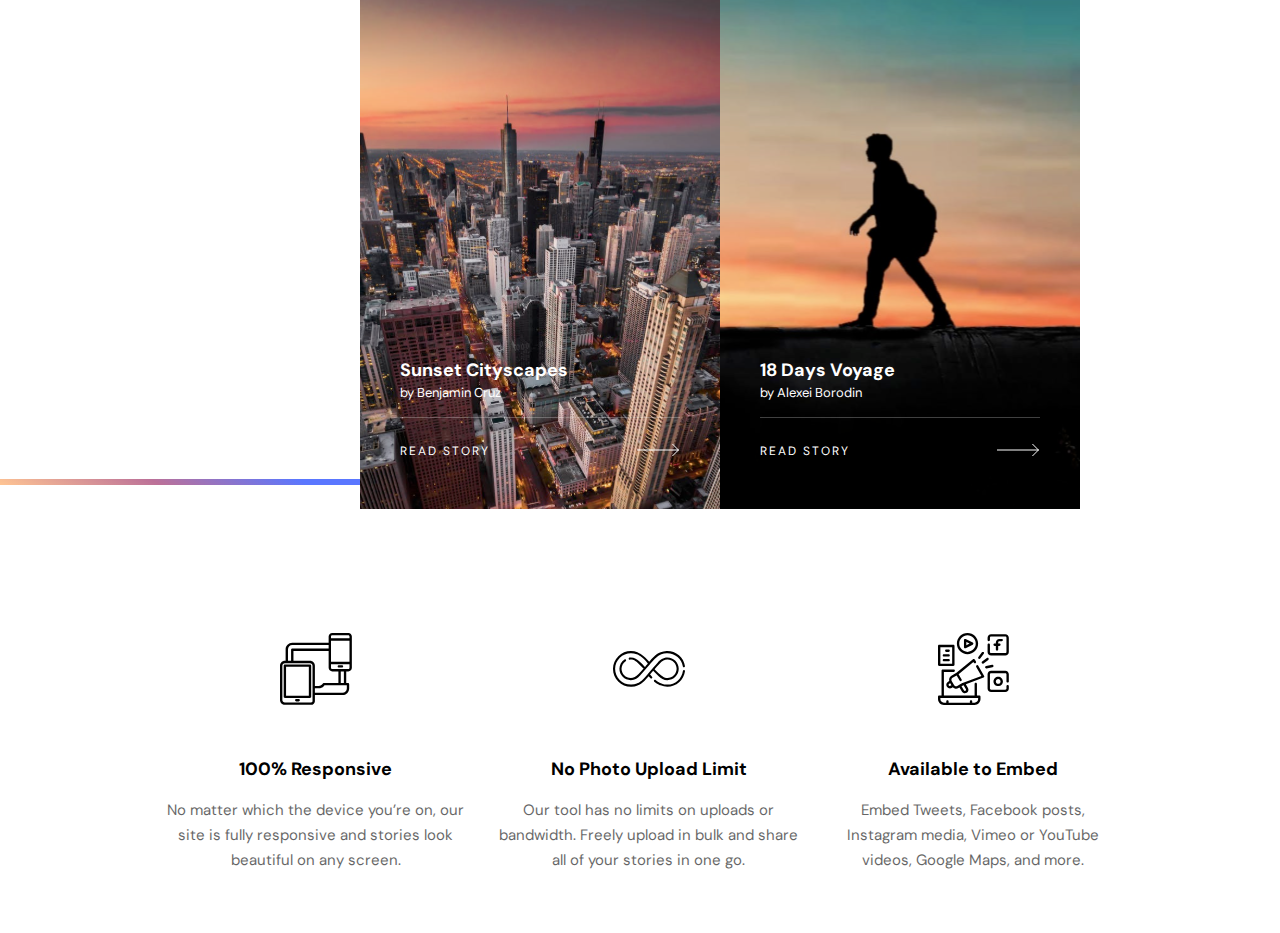
==== index.html @ 63f9c349 "Add files via upload" ====
<!DOCTYPE html>
<html lang="en">

<head>
    <meta charset="UTF-8">
    <meta http-equiv="X-UA-Compatible" content="IE=edge">
    <meta name="viewport" content="width=device-width, initial-scale=1.0">
    <link href="https://fonts.googleapis.com/css?family=DM+Sans:regular,italic,500,500italic,700,700italic"
        rel="stylesheet" />
    <link rel="stylesheet" href="./styles.css">
    <title>Photosnap-adaptive</title>
</head>
<body>
    <section class="container_story read_story">
       
                <div class="mountain" >
                    <div class="card_text">
                        <h2>The Mountains</h2>
                        <h3>by John Appleseed</h3>
                        <div class="line"></div>
                        <button class="card_btn">READ STORY</button>
                    </div >
                    <div class="rectangle_2" ></div>
                </div>
                <div class="sunset">
                    <div class="card_text">
                        <h2>Sunset Cityscapes</h2>
                        <h3>by Benjamin Cruz</h3>
                        <div class="line"></div>
                        <button class="card_btn">READ STORY</button>
                    </div >
                    <div class="rectangle_2"></div>
                </div>
                <div class="voyage">
                    <div class="card_text" >
                        <h2>18 Days Voyage</h2>
                        <h3>by Alexei Borodin</h3>
                        <div class="line"></div>
                        <button class="card_btn">READ STORY</button>
                    </div >
                    <div class="rectangle_2"></div>
                </div>
                <div class="architect">
                   <div class="card_text" >
                        <h2>Architecturals</h2>
                        <h3>by Samantha Brooke</h3>
                        <div class="line"></div>
                        <button class="card_btn">READ STORY</button>
                   </div >
                    <div class="rectangle_2"></div>
                </div>
        
        </section>

        <section class="buttom_info">
            <div class="info_box">
                <div class="image_box"><img src="./picture/logo/001-responsive.svg" alt="responsive"></div>
                <h2 class="title_box">100% Responsive</h2>
                <p class="desc_box">No matter which the device you’re on, our site is fully responsive and stories look
                    beautiful on any screen.</p>
            </div>
            <div class="info_box">
                <div class="image_box"><img src="./picture/logo/002-forever.svg" alt="forever"></div>
                <h2 class="title_box">No Photo Upload Limit</h2>
                <p class="desc_box">Our tool has no limits on uploads or bandwidth. Freely upload in bulk and share all
                    of your stories in one go.</p>
            </div>
            <div class="info_box">
                <div class="image_box"><img src="./picture/logo/003-bullhorn.svg" alt="bullhorn"></div>
                <h2 class="title_box">Available to Embed</h2>
                <p class="desc_box">Embed Tweets, Facebook posts, Instagram media, Vimeo or YouTube videos, Google Maps,
                    and more. </p>
            </div>
        </section>
</body>
</html>
---- styles.css ----
body,
html,
h1,
h2,
h3,
h4,
h5,
h6,
ul,
p,
button {
    margin: 0;
    padding: 0;

}

*,
*::before,
*::after {
    box-sizing: border-box;
}

a {
    text-decoration: none;
}

/* html {
    width: 100%;
    margin: 0 auto;
    
} */

body {
    background: #FFFFFF;
    max-width: 1440px;
    font-family: "DM Sans", sans-serif;
    font-style: normal;
    font-weight: 700;
    font-size: 15px;
    line-height: 25px;
    color: #FFFFFF;
    margin: auto;
}

header {
    position: sticky;
    top: 0;
    z-index: 1000;
    max-width: 1440px;
    height: 72px;
    background: #FFFFFF;
}

li {
    list-style: none;
}

.container {
    max-width: 1130px;
    margin: 0 auto;
    padding: 0 10px;

}

.fbx {
    display: flex;
    justify-content: space-between;
    align-items: center;
}

.fbx a:hover {
    color: #DFDFDF;
    cursor: pointer;
    mix-blend-mode: multiply;
    opacity: 1;
    transition: all 0.3s ease;
}

.spaces {
    padding: 16px 0;

}

.logo {}

nav ul.fbx {
    gap: 38px;
}

nav {}

nav a {
    text-decoration: none;
    text-transform: uppercase;
    font-style: normal;
    font-weight: 700;
    font-size: 12px;
    line-height: 16px;
    letter-spacing: 2px;
    color: #000000;
}

.invite {
    border: 0;
    background-color: transparent;
    font-family: 'DM Sans';
    font-style: normal;
    font-weight: 700;
    font-size: 12px;
    line-height: 16px;
    letter-spacing: 2px;
    color: #FFFFFF;
    min-width: 158px;
    height: 40px;
    background-color: #fff;
    background: #000000;
    padding: 0 24px;
}

.invite:hover {
    background-color: #DFDFDF;
    cursor: pointer;
    color: #000;
    transition: all 0.5s ease;
}

.description {
    display: flex;
    max-width: 1440px;
    height: 650px;
}

.rectangle {
    position: absolute;
    width: 6px;
    height: 304px;
    top: 245px;
}

.pier {
    /* display: flex; */
    width: 100%;
    /* height: 650px; */
    background: url(./picture/photopier.svg) center center / cover no-repeat;
}

.platform {
    max-width: 610px;
    max-height: 650px;
    width: 100%;
    padding-top: 173px;
    padding-right: 111px;
    padding-left: 112px;
    padding-bottom: 173px;
    background: #000000;
}

.platform h1 {
    font-style: normal;
    font-weight: 700;
    font-size: 40px;
    line-height: 48px;
    letter-spacing: 4.16667px;
    text-transform: uppercase;
    color: #FFFFFF;
    margin-bottom: 21px;
}

.platform p {
    font-style: normal;
    font-weight: 400;
    font-size: 15px;
    line-height: 25px;
    color: #FFFFFF;
    mix-blend-mode: normal;
    opacity: 0.6;
    margin-bottom: 48px;
}

.platform button {
    font-style: normal;
    font-weight: 700;
    font-size: 12px;
    line-height: 16px;
    letter-spacing: 2px;
    color: #FFFFFF;
    text-decoration: none;
    border: none;
    background: #000;

}

.platform a {
    font-style: normal;
    font-weight: 700;
    font-size: 12px;
    line-height: 16px;
    letter-spacing: 2px;
    color: #FFFFFF;
    text-decoration: none;

}

.platform a:hover {
    text-decoration: underline;
}

.arrow_1 {
    position: relative;
    top: 2px;
    margin-left: 18px;
}
.desk {
     /* display: flex; */
     width: 100%;
     /* height: 650px; */
     background: url(./picture/desc.svg) center center / cover no-repeat;
}
.box h1 {
    font-style: normal;
    font-weight: 700;
    font-size: 40px;
    line-height: 48px;
    letter-spacing: 4.16667px;
    text-transform: uppercase;
    color: #000000;
    margin-bottom: 21px;
    width: 387px;
}

.box p {
    font-style: normal;
    font-weight: 400;
    font-size: 15px;
    line-height: 25px;
    color: #000000;
    mix-blend-mode: normal;
    opacity: 0.6;
    margin-bottom: 48px;
    max-width: 387px;
    /* height: 100px; */
}

.box a {
    font-style: normal;
    font-weight: 700;
    font-size: 12px;
    line-height: 16px;
    text-decoration: none;
    letter-spacing: 2px;
    color: #000000;
}

.box {
    display: flex;
    max-width: 1440px;
    height: 600px;
    min-width: 800px;
    background: #FFFFFF;

}

.box img {
    max-width: 830px;
    height: 600px;
}
.camera {
    /* display: flex; */
    width: 100%;
    /* height: 650px; */
    background: url(./picture/camera.svg) center center / cover no-repeat;
    width: 830px;
}
.btn_stories {
    padding: 0;
    background: none;
    color: #000000;
    position: relative;
}

.btn_stories::after {
    content: url("./picture/logo/arrow_black.svg");
    position: absolute;
    top: 2px;
    padding-left: 26px;
}

.stories {
    padding-top: 136px;
    padding-right: 111px;
    padding-left: 111px;
    padding-bottom: 135px;
    max-width: 610px;
    height: 600px;
}

.stories a:hover {
    text-decoration: underline;
}



/* section 4  */
/* .wraper {
    display: flex;
} */
 
.container_story {
    display: flex;
    /* padding: 0 10px; */
    /* max-width: 1440px; */
}

.mountain {
    width: 100%;
    background: url(./picture/mountains.svg) center center / cover no-repeat;
    transition: all 0.5s ease 0s;

}

.rectangle_2 {
    width: inherit;
    height: 6px;
    background: linear-gradient(26.57deg, #FFC593 0%, #BC7198 43.29%, #5A77FF 83.33%);
    opacity: 0;
    transition: all 0.5s ease 0s;
}



.mountain:hover {
    transform: translateY(-24px);
}

.mountain:hover .rectangle_2 {
    opacity: 1;
}

.sunset {
    width: 100%;
    background: url(./picture/sunset.svg) center center / cover no-repeat;
    transition: all 0.5s ease 0s;
}

.sunset:hover {
    transform: translateY(-24px);
}

.sunset:hover .rectangle_2 {
    opacity: 1;
}

.voyage {
    width: 100%;
    background: url(./picture/voyage.svg) center center / cover no-repeat;
    transition: all 0.5s ease 0s;
}

.voyage:hover {
    transform: translateY(-24px);
}

.voyage:hover .rectangle_2 {
    opacity: 1;
}

.architect {

    width: 100%;
    background: url(./picture/Architecturals.svg) center center / cover no-repeat;
    transition: all 0.5s ease 0s;
}

.architect:hover {
    transform: translateY(-24px);
}

.architect:hover .rectangle_2 {
    opacity: 1;
}

.card_text {
    padding: 361px 40px 40px 40px;
}

h2 {
    Font-style: Bold;
    Font-size: 18px;
    Line-height: 25px;
    Line-height: 107%;
    color: #FFFFFF;
    margin-bottom: 4px;
}

h3 {
    Font-style: Regular;
    Font-size: 13px;
    Line-height: 17px;
    Line-height: 100%;
    color: #FFFFFF;
}

h2+h3 {
    font-weight: 400;
    font-size: 13px;
    line-height: 17px;
    margin: 0px;
    padding-bottom: 16px;
    color: #FFFFFF;
    border-bottom: 1px solid rgba(255, 255, 255, 0.25);
    margin-bottom: 20px;
    width: 280px;
}

.card_btn {
    padding: 0;
    background: none;
    position: relative;
    transition: all 0.3s ease 0s;
}

button {
    Font-family: DM Sans;
    Font-style: Bold;
    padding: 12px 24px;
    background: #000000;
    font-size: 12px;
    line-height: 16px;
    letter-spacing: 2px;
    color: #FFFFFF;
    border: none;
    transition: all 0.3s ease 0s;
}

.card_btn::after {
    content: url(./picture/logo/arrow.svg);
    position: absolute;
    top: 0px;
    padding-left: 147px;
}


/* section 5 */

.buttom_info {
    max-width: 1440px;
    display: flex;
    justify-content: center;
    flex-direction: row;
    padding: 120px 164px 60px;
    gap: 30px;
}

.info_box {
    display: flex;
    flex-direction: column;
    align-items: center;
    justify-content: center;
}

.image_box {
    display: flex;
    align-items: center;
    justify-content: center;
    max-width: 100px;
    height: 80px;
    margin-bottom: 48px;
}

.title_box {
    font-style: normal;
    font-weight: 700;
    font-size: 18px;
    line-height: 25px;
    text-align: center;
    color: #000000;
    margin-bottom: 16px;
}

.desc_box {
    font-style: normal;
    font-weight: 400;
    font-size: 15px;
    line-height: 25px;
    text-align: center;
    color: #000000;
    mix-blend-mode: normal;
    opacity: 0.6;
}

.main_footer {
    margin: 0 auto;
    max-width: 1110px;
    display: flex;
    align-items: center;
    justify-content: space-between;

}

footer {
    background-color: #000000;
    padding: 64px 0;
    padding: 0 10px;
}


.block-left {
    display: flex;
    gap: 109px;
}

.block-left__logo {
    display: flex;
    flex-direction: column;
    justify-content: space-between;
}


footer {
    background-color: #000000;
    padding: 64px 0;
}

.block-left {
    display: flex;
    gap: 109px;
}

.block-left__logo {
    display: flex;
    flex-direction: column;
    justify-content: space-between;
}

.social {
    display: flex;
    align-items: center;
    gap: 13px;
}

.social-facebook {
    width: 20px;
    height: 20px;
    background: url("./picture/social/face.svg") center center / contain no-repeat;
    transition: all 0.3s ease 0s;
}


.social-facebook:hover {
    background: url("./picture/social/face_beack.svg") center center / contain no-repeat;
    cursor: pointer;
}

.social-youtube {
    width: 20px;
    height: 20px;
    background: url("./picture/social/youtube.svg") center center / contain no-repeat;
    transition: all 0.3s ease 0s;
}

.social-youtube:hover {
    background: url("./picture/social/youtube2.svg") center center / contain no-repeat;
    cursor: pointer;
}

.social-twitter {
    width: 20px;
    height: 16px;
    background: url("./picture/social/twitter.svg") center center / contain no-repeat;
    transition: all 0.3s ease 0s;
}

.social-twitter:hover {
    background: url("./picture/social/twitter2.svg") center center / contain no-repeat;
    cursor: pointer;
}

.social-pinterest {
    width: 20px;
    height: 20px;
    background: url("./picture/social/pinterest.svg") center center / contain no-repeat;
    transition: all 0.3s ease 0s;
}

.social-pinterest:hover {
    background: url("./picture/social/pinterest2.svg") center center / contain no-repeat;
    cursor: pointer;
}

.social-instragram {
    width: 20px;
    height: 20px;
    background: url("./picture/social/insta.svg") center center / contain no-repeat;
    transition: all 0.3s ease 0s;
}

.social-instragram:hover {
    background: url("./picture/social/instagram2.svg") center center / contain no-repeat;
    cursor: pointer;
}

.left-menu {
    display: flex;
    flex-direction: column;
    gap: 19px;
}

.left-menu-item {
    font-size: 12px;
    line-height: 16px;
    letter-spacing: 2px;
    text-transform: uppercase;
    color: #FFFFFF;
    transition: all 0.3s ease 0s;
}

.left-menu-item:hover {
    color: rgba(255, 255, 255, 0.3);
}

.block-right {
    display: flex;
    flex-direction: column;
    gap: 86px;
}

.btn::after {
    content: url("./picture/logo/arrow.svg");
    position: absolute;
    margin-left: 16px;
    /* top: 1px;
    padding-left: 16px; */
}

span {
    font-weight: 400;
    font-size: 15px;
    line-height: 20px;
    color: rgba(255, 255, 255, 0.5);
}

@media (max-width: 800px) {
    .container_story{
        flex-wrap: wrap;
        justify-content: center;
    }
    .mountain{
        width: 384px;
    }
    .sunset {
        width: 384px;
    }
   .voyage {
    width: 384px;
   }
   .architect {
        width: 384px;

   }
   .buttom_info
    {
        display: flex;
    flex-wrap: wrap;
    padding-right: 165px;
    
   }
   .info_box{
    width: 457px;
    height: 211px;
   }
}



@media (max-width: 400px) {
    .container_story{
        flex-wrap: wrap;
    }
    .buttom_info{
        align-items: center;
        display: flex;
        flex-wrap: wrap;
        padding-left: 33px;
        padding-right: 33px;
        padding-top: 80px;
    }
    .info_box {
        display: flex;
        width: 310px;
        height: 236px;
    }
}
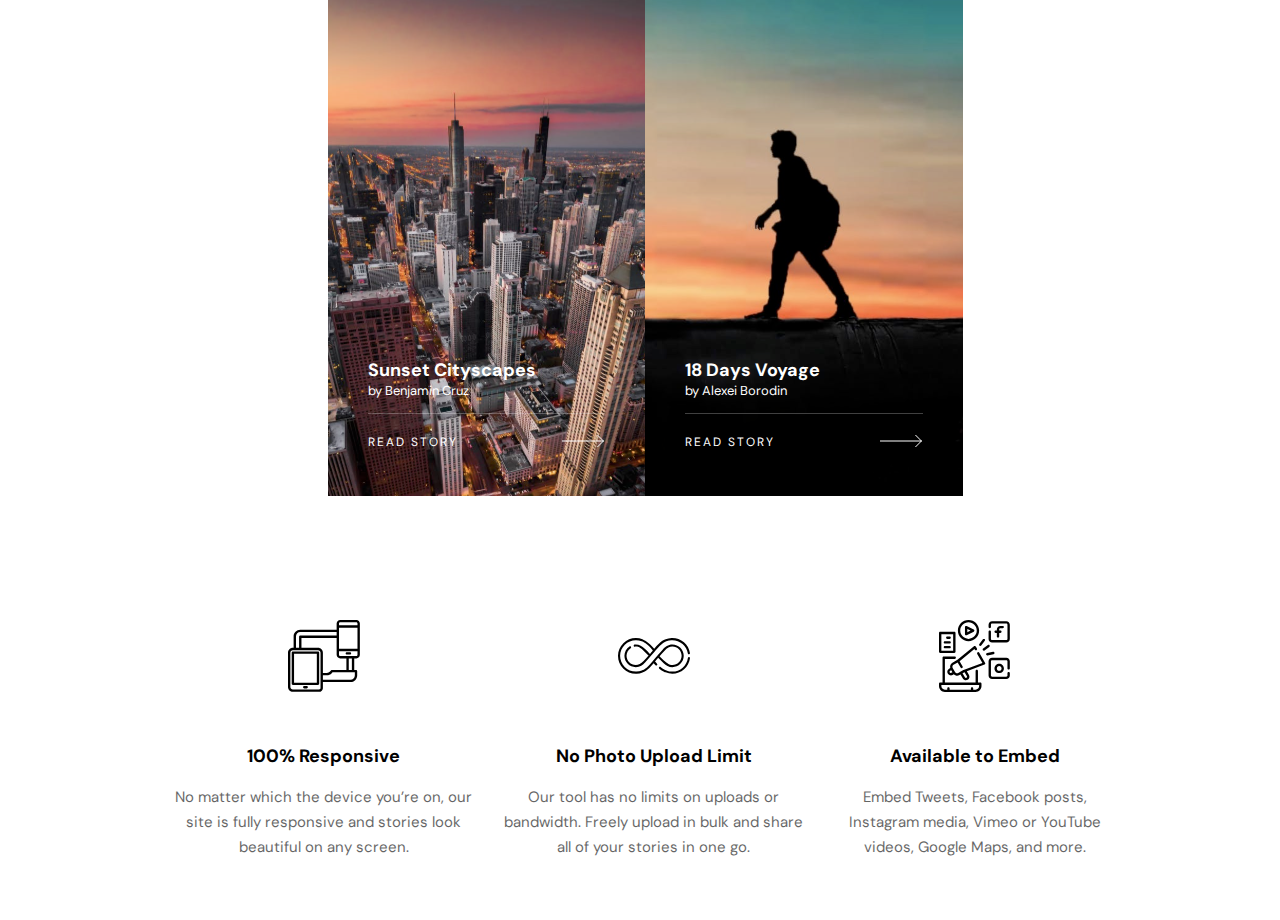
==== commit 06c813e0: "Rename index2.html to index.html" ====
--- a/index.html
+++ b/index.html
@@ -10,67 +10,69 @@
     <link rel="stylesheet" href="./styles.css">
     <title>Photosnap-adaptive</title>
 </head>
+
 <body>
     <section class="container_story read_story">
-       
-                <div class="mountain" >
-                    <div class="card_text">
-                        <h2>The Mountains</h2>
-                        <h3>by John Appleseed</h3>
-                        <div class="line"></div>
-                        <button class="card_btn">READ STORY</button>
-                    </div >
-                    <div class="rectangle_2" ></div>
-                </div>
-                <div class="sunset">
-                    <div class="card_text">
-                        <h2>Sunset Cityscapes</h2>
-                        <h3>by Benjamin Cruz</h3>
-                        <div class="line"></div>
-                        <button class="card_btn">READ STORY</button>
-                    </div >
-                    <div class="rectangle_2"></div>
-                </div>
-                <div class="voyage">
-                    <div class="card_text" >
-                        <h2>18 Days Voyage</h2>
-                        <h3>by Alexei Borodin</h3>
-                        <div class="line"></div>
-                        <button class="card_btn">READ STORY</button>
-                    </div >
-                    <div class="rectangle_2"></div>
-                </div>
-                <div class="architect">
-                   <div class="card_text" >
-                        <h2>Architecturals</h2>
-                        <h3>by Samantha Brooke</h3>
-                        <div class="line"></div>
-                        <button class="card_btn">READ STORY</button>
-                   </div >
-                    <div class="rectangle_2"></div>
-                </div>
-        
-        </section>
 
-        <section class="buttom_info">
-            <div class="info_box">
-                <div class="image_box"><img src="./picture/logo/001-responsive.svg" alt="responsive"></div>
-                <h2 class="title_box">100% Responsive</h2>
-                <p class="desc_box">No matter which the device you’re on, our site is fully responsive and stories look
-                    beautiful on any screen.</p>
+        <div class="mountain">
+            <div class="card_text">
+                <h2>The Mountains</h2>
+                <h3>by John Appleseed</h3>
+                <div class="line"></div>
+                <button class="card_btn button_wide">READ STORY</button>
             </div>
-            <div class="info_box">
-                <div class="image_box"><img src="./picture/logo/002-forever.svg" alt="forever"></div>
-                <h2 class="title_box">No Photo Upload Limit</h2>
-                <p class="desc_box">Our tool has no limits on uploads or bandwidth. Freely upload in bulk and share all
-                    of your stories in one go.</p>
+            <div class="rectangle_2"></div>
+        </div>
+        <div class="sunset">
+            <div class="card_text">
+                <h2>Sunset Cityscapes</h2>
+                <h3>by Benjamin Cruz</h3>
+                <div class="line"></div>
+                <button class="card_btn button_wide">READ STORY</button>
             </div>
-            <div class="info_box">
-                <div class="image_box"><img src="./picture/logo/003-bullhorn.svg" alt="bullhorn"></div>
-                <h2 class="title_box">Available to Embed</h2>
-                <p class="desc_box">Embed Tweets, Facebook posts, Instagram media, Vimeo or YouTube videos, Google Maps,
-                    and more. </p>
+            <div class="rectangle_2"></div>
+        </div>
+        <div class="voyage">
+            <div class="card_text">
+                <h2>18 Days Voyage</h2>
+                <h3>by Alexei Borodin</h3>
+                <div class="line"></div>
+                <button class="card_btn button_wide">READ STORY</button>
             </div>
-        </section>
+            <div class="rectangle_2"></div>
+        </div>
+        <div class="architect">
+            <div class="card_text">
+                <h2>Architecturals</h2>
+                <h3>by Samantha Brooke</h3>
+                <div class="line"></div>
+                <button class="card_btn button_wide">READ STORY</button>
+            </div>
+            <div class="rectangle_2"></div>
+        </div>
+
+    </section>
+
+    <section class="buttom_info">
+        <div class="info_box">
+            <div class="image_box"><img src="./picture/logo/001-responsive.svg" alt="responsive"></div>
+            <h2 class="title_box">100% Responsive</h2>
+            <p class="desc_box">No matter which the device you’re on, our site is fully responsive and stories look
+                beautiful on any screen.</p>
+        </div>
+        <div class="info_box">
+            <div class="image_box"><img src="./picture/logo/002-forever.svg" alt="forever"></div>
+            <h2 class="title_box">No Photo Upload Limit</h2>
+            <p class="desc_box">Our tool has no limits on uploads or bandwidth. Freely upload in bulk and share all
+                of your stories in one go.</p>
+        </div>
+        <div class="info_box">
+            <div class="image_box"><img src="./picture/logo/003-bullhorn.svg" alt="bullhorn"></div>
+            <h2 class="title_box">Available to Embed</h2>
+            <p class="desc_box">Embed Tweets, Facebook posts, Instagram media, Vimeo or YouTube videos, Google Maps,
+                and more. </p>
+        </div>
+    </section>
 </body>
-</html>+
+</html>
--- a/styles.css
+++ b/styles.css
@@ -31,6 +31,7 @@
 } */
 
 body {
+    padding-left: 10px;
     background: #FFFFFF;
     max-width: 1440px;
     font-family: "DM Sans", sans-serif;
@@ -128,9 +129,12 @@
     display: flex;
     max-width: 1440px;
     height: 650px;
+    background: #000000;
 }
 
 .rectangle {
+    background: url(./picture/logo/Rectangle.svg);
+    background-repeat: no-repeat;
     position: absolute;
     width: 6px;
     height: 304px;
@@ -142,17 +146,14 @@
     width: 100%;
     /* height: 650px; */
     background: url(./picture/photopier.svg) center center / cover no-repeat;
+
 }
 
 .platform {
     max-width: 610px;
-    max-height: 650px;
-    width: 100%;
-    padding-top: 173px;
-    padding-right: 111px;
-    padding-left: 112px;
-    padding-bottom: 173px;
-    background: #000000;
+    /* width: 100%; */
+    padding: 173px 111px;
+
 }
 
 .platform h1 {
@@ -164,6 +165,7 @@
     text-transform: uppercase;
     color: #FFFFFF;
     margin-bottom: 21px;
+
 }
 
 .platform p {
@@ -175,9 +177,16 @@
     mix-blend-mode: normal;
     opacity: 0.6;
     margin-bottom: 48px;
-}
-
-.platform button {
+    height: 75px;
+}
+
+.btn_stories_bleack::after {
+    content: url("./picture/logo/arrow.svg");
+    margin-left: 26px;
+
+}
+
+.platform a {
     font-style: normal;
     font-weight: 700;
     font-size: 12px;
@@ -185,19 +194,6 @@
     letter-spacing: 2px;
     color: #FFFFFF;
     text-decoration: none;
-    border: none;
-    background: #000;
-
-}
-
-.platform a {
-    font-style: normal;
-    font-weight: 700;
-    font-size: 12px;
-    line-height: 16px;
-    letter-spacing: 2px;
-    color: #FFFFFF;
-    text-decoration: none;
 
 }
 
@@ -210,12 +206,14 @@
     top: 2px;
     margin-left: 18px;
 }
+
 .desk {
-     /* display: flex; */
-     width: 100%;
-     /* height: 650px; */
-     background: url(./picture/desc.svg) center center / cover no-repeat;
-}
+    /* display: flex; */
+    width: 100%;
+    /* height: 650px; */
+    background: url(./picture/desc.svg) center center / cover no-repeat;
+}
+
 .box h1 {
     font-style: normal;
     font-weight: 700;
@@ -225,7 +223,7 @@
     text-transform: uppercase;
     color: #000000;
     margin-bottom: 21px;
-    width: 387px;
+    /* width: 387px; */
 }
 
 .box p {
@@ -264,6 +262,7 @@
     max-width: 830px;
     height: 600px;
 }
+
 .camera {
     /* display: flex; */
     width: 100%;
@@ -271,6 +270,7 @@
     background: url(./picture/camera.svg) center center / cover no-repeat;
     width: 830px;
 }
+
 .btn_stories {
     padding: 0;
     background: none;
@@ -286,10 +286,8 @@
 }
 
 .stories {
-    padding-top: 136px;
-    padding-right: 111px;
-    padding-left: 111px;
-    padding-bottom: 135px;
+    padding: 135px 110px;
+
     max-width: 610px;
     height: 600px;
 }
@@ -301,17 +299,14 @@
 
 
 /* section 4  */
-/* .wraper {
-    display: flex;
-} */
- 
+
+
 .container_story {
     display: flex;
-    /* padding: 0 10px; */
-    /* max-width: 1440px; */
 }
 
 .mountain {
+    min-width: 220px;
     width: 100%;
     background: url(./picture/mountains.svg) center center / cover no-repeat;
     transition: all 0.5s ease 0s;
@@ -319,7 +314,7 @@
 }
 
 .rectangle_2 {
-    width: inherit;
+    width: 100%;
     height: 6px;
     background: linear-gradient(26.57deg, #FFC593 0%, #BC7198 43.29%, #5A77FF 83.33%);
     opacity: 0;
@@ -336,7 +331,8 @@
     opacity: 1;
 }
 
-.sunset {
+.sunset { 
+    min-width: 220px;
     width: 100%;
     background: url(./picture/sunset.svg) center center / cover no-repeat;
     transition: all 0.5s ease 0s;
@@ -351,6 +347,7 @@
 }
 
 .voyage {
+    min-width: 220px;
     width: 100%;
     background: url(./picture/voyage.svg) center center / cover no-repeat;
     transition: all 0.5s ease 0s;
@@ -365,7 +362,7 @@
 }
 
 .architect {
-
+    min-width: 220px;
     width: 100%;
     background: url(./picture/Architecturals.svg) center center / cover no-repeat;
     transition: all 0.5s ease 0s;
@@ -393,7 +390,8 @@
 }
 
 h3 {
-    Font-style: Regular;
+    font-weight: 400;
+    Font-style: normal;
     Font-size: 13px;
     Line-height: 17px;
     Line-height: 100%;
@@ -401,28 +399,30 @@
 }
 
 h2+h3 {
-    font-weight: 400;
-    font-size: 13px;
-    line-height: 17px;
     margin: 0px;
     padding-bottom: 16px;
     color: #FFFFFF;
     border-bottom: 1px solid rgba(255, 255, 255, 0.25);
     margin-bottom: 20px;
-    width: 280px;
+    /* min-width: 240px; */
 }
 
 .card_btn {
-    padding: 0;
+    display: flex;
     background: none;
-    position: relative;
     transition: all 0.3s ease 0s;
+    justify-content: space-between;
+
+}
+
+.button_wide {
+    width: 100%;
 }
 
 button {
     Font-family: DM Sans;
     Font-style: Bold;
-    padding: 12px 24px;
+    /* padding: 12px 24px; */
     background: #000000;
     font-size: 12px;
     line-height: 16px;
@@ -433,10 +433,15 @@
 }
 
 .card_btn::after {
-    content: url(./picture/logo/arrow.svg);
-    position: absolute;
-    top: 0px;
-    padding-left: 147px;
+
+    background: url(./picture/logo/arrow.svg);
+    background-repeat: no-repeat;
+    content: "";
+    position: relative;
+    width: 43px;
+    height: 14px;
+    gap: 50px;
+
 }
 
 
@@ -487,7 +492,6 @@
     mix-blend-mode: normal;
     opacity: 0.6;
 }
-
 .main_footer {
     margin: 0 auto;
     max-width: 1110px;
@@ -639,44 +643,91 @@
     color: rgba(255, 255, 255, 0.5);
 }
 
+@media (max-width: 1000px) {
+    .read_story {
+        flex-wrap: wrap;
+        justify-content: space-evenly;
+
+    }
+    .mountain {
+        width: 100%;
+    }
+
+    .sunset {
+        width: 50%;
+    }
+
+    .voyage {
+        width: 50%;
+    }
+
+    .architect {
+        width: 100%
+    }
+}
+
 @media (max-width: 800px) {
-    .container_story{
+    .container_story {
         flex-wrap: wrap;
         justify-content: center;
     }
-    .mountain{
+
+    .mountain {
+        width: 50%;
+    }
+
+    .sunset {
+        width: 50%;
+    }
+
+    .voyage {
+        width: 50%;
+    }
+
+    .architect {
+        width: 50%;
+        /* width: 384px; */
+
+    }
+
+    .buttom_info {
+        display: flex;
+        flex-wrap: wrap;
+        padding-right: 165px;
+
+    }
+
+    .buttom_info {
+        padding: 80px 100px 30px;
+    }
+
+    .buttom_info h2+p {
+        max-width: 457px;
+    }
+}
+
+@media (max-width: 465px) {
+    .container_story {
+        flex-wrap: wrap;
+    }
+
+    .mountain {
         width: 384px;
     }
+
     .sunset {
         width: 384px;
     }
-   .voyage {
-    width: 384px;
-   }
-   .architect {
+
+    .voyage {
         width: 384px;
-
-   }
-   .buttom_info
-    {
-        display: flex;
-    flex-wrap: wrap;
-    padding-right: 165px;
-    
-   }
-   .info_box{
-    width: 457px;
-    height: 211px;
-   }
-}
-
-
-
-@media (max-width: 400px) {
-    .container_story{
-        flex-wrap: wrap;
-    }
-    .buttom_info{
+    }
+
+    .architect {
+        width: 384px;
+    }
+
+    .buttom_info {
         align-items: center;
         display: flex;
         flex-wrap: wrap;
@@ -684,6 +735,7 @@
         padding-right: 33px;
         padding-top: 80px;
     }
+
     .info_box {
         display: flex;
         width: 310px;
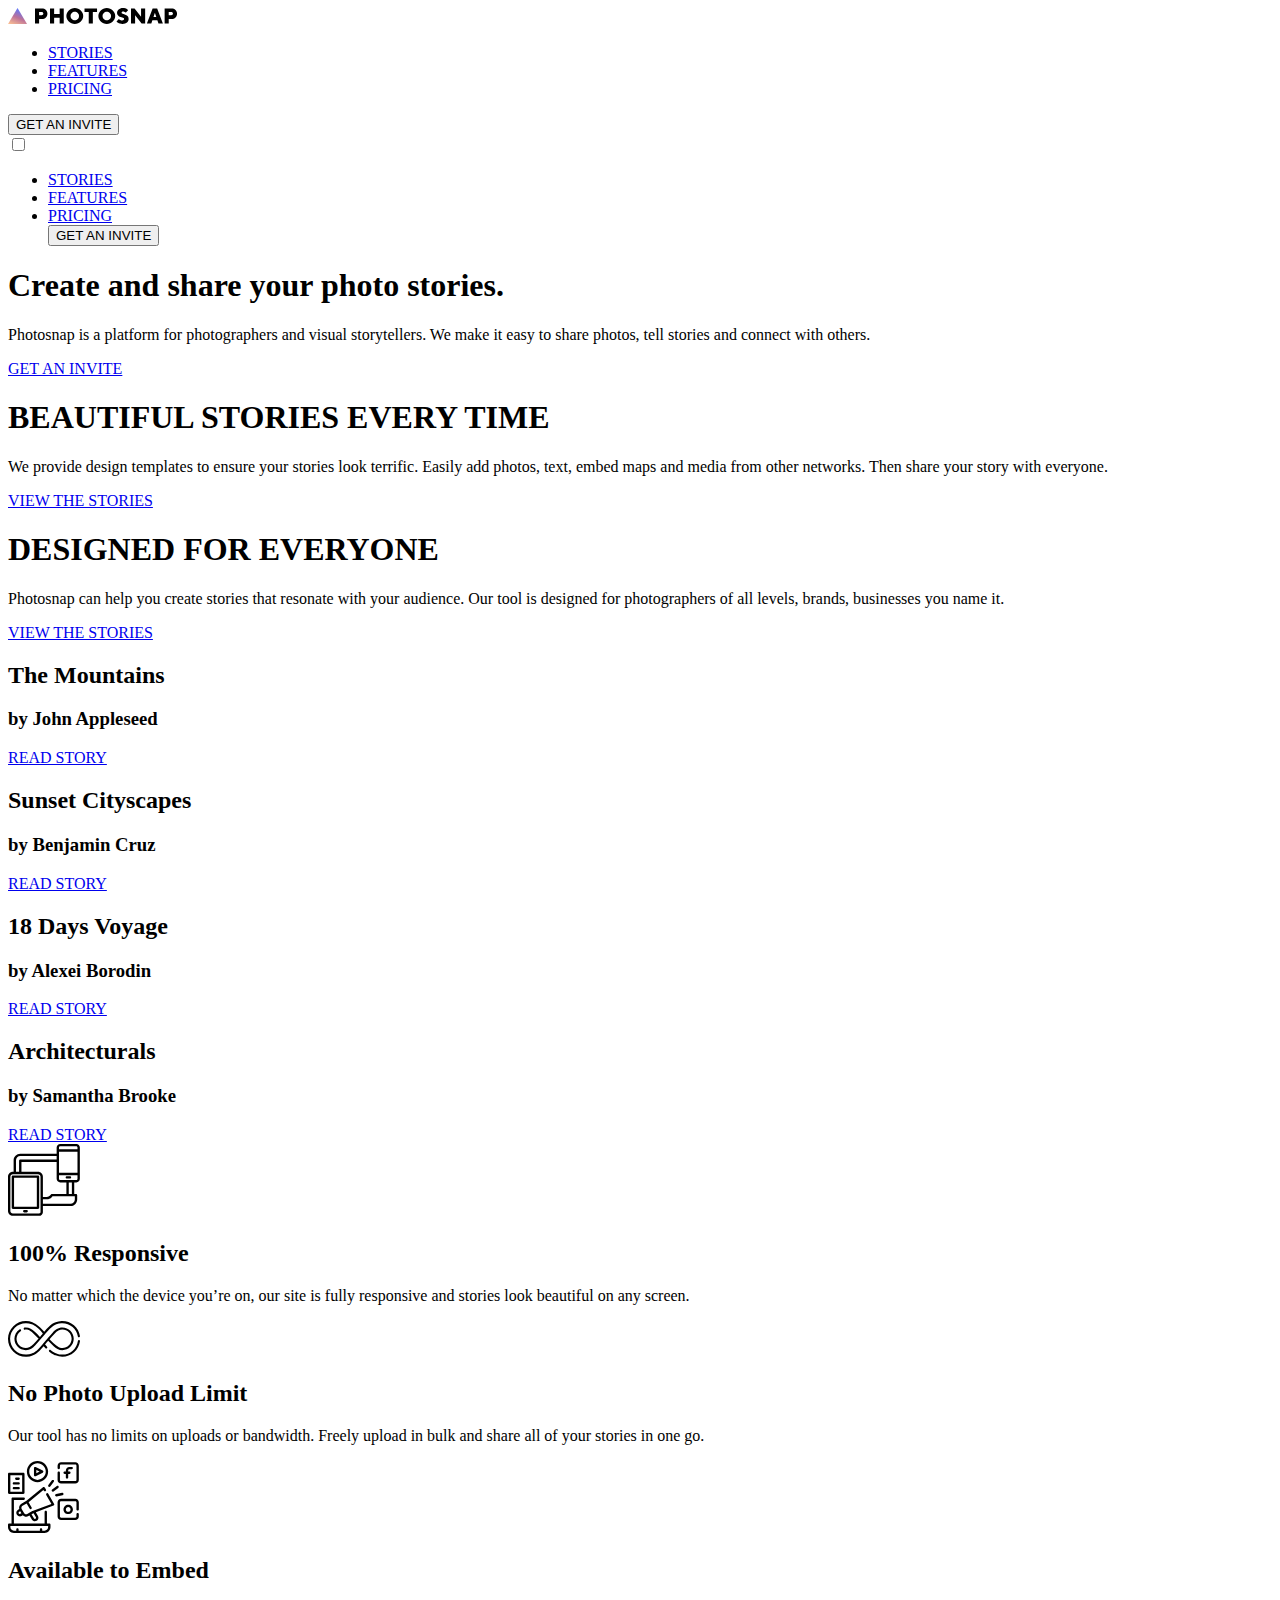
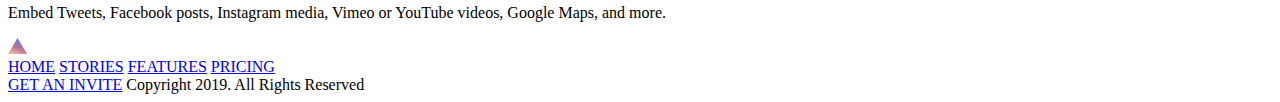
==== commit e74b650e: "Add files via upload" ====
--- a/index.html
+++ b/index.html
@@ -2,77 +2,185 @@
 <html lang="en">
 
 <head>
-    <meta charset="UTF-8">
-    <meta http-equiv="X-UA-Compatible" content="IE=edge">
-    <meta name="viewport" content="width=device-width, initial-scale=1.0">
-    <link href="https://fonts.googleapis.com/css?family=DM+Sans:regular,italic,500,500italic,700,700italic"
-        rel="stylesheet" />
-    <link rel="stylesheet" href="./styles.css">
-    <title>Photosnap-adaptive</title>
+  <meta charset="UTF-8" />
+  <meta http-equiv="X-UA-Compatible" content="IE=edge" />
+  <meta name="viewport" content="width=device-width, initial-scale=1.0" />
+  <link href="https://fonts.googleapis.com/css?family=DM+Sans:regular,italic,500,500italic,700,700italic"
+    rel="stylesheet" />
+  <link rel="stylesheet" href="./css/styles.css" />
+  <title>Photosnap/desctop</title>
 </head>
 
 <body>
-    <section class="container_story read_story">
+  <header class="header">
+    <section class="header__spaces container fbx">
+      <a href="./index.html" class="header__logo"><img src="./picture/logo/logophotosnap.svg" alt="logophotosnap" /></a>
+      <nav>
+        <ul class="header__nav fbx">
+          <li><a href="./desktop_stories.html">STORIES</a></li>
+          <li><a href="./desktop_features.html">FEATURES</a></li>
+          <li><a href="./desktop _pricing.html">PRICING</a></li>
+        </ul>
+      </nav>
+      <button class="header__button">GET AN INVITE</button>
+    </section>
+    <div class="burger-menu">
+      <input id="menu-toggle" type="checkbox"/>
+      <label class="menu-btn" for="menu-toggle">
+        <span></span>
+      </label>
+      <ul class="menubox">
+        <li><a class="menu-item" href="./desktop_stories.html">STORIES</a></li>
+        <li><a class="menu-item" href="./desktop_features.html">FEATURES</a></li>
+        <li><a class="menu-item" href="./desktop _pricing.html">PRICING</a></li>
+        <div class="line"></div>
+        <div class="buttonflex"><button class="btnbur">GET AN INVITE</button></div>
+      </ul>
+    </div>
+  </header>
 
-        <div class="mountain">
-            <div class="card_text">
-                <h2>The Mountains</h2>
-                <h3>by John Appleseed</h3>
-                <div class="line"></div>
-                <button class="card_btn button_wide">READ STORY</button>
-            </div>
-            <div class="rectangle_2"></div>
+  <main>
+    <section class="intro">
+      <div class="intro__colorline"></div>
+      <article class="intro__text">
+        <h1 class="intro__text-title">
+          Create and share your photo stories.
+        </h1>
+        <p class="intro__text-subtitle">
+          Photosnap is a platform for photographers and visual storytellers.
+          We make it easy to share photos, tell stories and connect with
+          others.
+        </p>
+        <a href="#" class="intro__button">GET AN INVITE</a>
+      </article>
+      <div class="intro__img"></div>
+    </section>
+
+    <section class="stories">
+      <div class="stories__img"></div>
+      <article class="stories__text">
+        <h1 class="stories__text-title">BEAUTIFUL STORIES EVERY TIME</h1>
+        <p class="stories__text-subtitle">
+          We provide design templates to ensure your stories look terrific.
+          Easily add photos, text, embed maps and media from other networks.
+          Then share your story with everyone.
+        </p>
+        <a href="#" class="stories__button">VIEW THE STORIES</a>
+      </article>
+    </section>
+
+    <section class="invert">
+      <article class="invert__text">
+        <h1 class="invert__text-title">DESIGNED FOR EVERYONE</h1>
+        <p class="invert__text-subtitle">
+          Photosnap can help you create stories that resonate with your
+          audience. Our tool is designed for photographers of all levels,
+          brands, businesses you name it.
+        </p>
+        <a href="#" class="invert__button">VIEW THE STORIES</a>
+      </article>
+      <div class="invert__img"></div>
+    </section>
+
+    <section class="read-story">
+      <article class="read-story__mountain">
+        <div class="read-story__mountain-text">
+          <h2 class="read-story__mountain-title">The Mountains</h2>
+          <h3 class="read-story__mountain-subtitle">by John Appleseed</h3>
+          <div class="read-story__mountain-line"></div>
+          <a href="#" class="read-story__architect-button">READ STORY</a>
         </div>
-        <div class="sunset">
-            <div class="card_text">
-                <h2>Sunset Cityscapes</h2>
-                <h3>by Benjamin Cruz</h3>
-                <div class="line"></div>
-                <button class="card_btn button_wide">READ STORY</button>
-            </div>
-            <div class="rectangle_2"></div>
+      </article>
+      <article class="read-story__sunset">
+        <div class="read-story__sunset-text">
+          <h2 class="read-story__sunset-title">Sunset Cityscapes</h2>
+          <h3 class="read-story__sunset-subtitle">by Benjamin Cruz</h3>
+          <div class="read-story__sunset-line"></div>
+          <a href="#" class="read-story__architect-button">READ STORY</a>
         </div>
-        <div class="voyage">
-            <div class="card_text">
-                <h2>18 Days Voyage</h2>
-                <h3>by Alexei Borodin</h3>
-                <div class="line"></div>
-                <button class="card_btn button_wide">READ STORY</button>
-            </div>
-            <div class="rectangle_2"></div>
+      </article>
+      <article class="read-story__voyage">
+        <div class="read-story__voyage-text">
+          <h2 class="read-story__voyage-title">18 Days Voyage</h2>
+          <h3 class="read-story__voyage-subtitle">by Alexei Borodin</h3>
+          <div class="read-story__voyage-line"></div>
+          <a href="#" class="read-story__architect-button">READ STORY</a>
         </div>
-        <div class="architect">
-            <div class="card_text">
-                <h2>Architecturals</h2>
-                <h3>by Samantha Brooke</h3>
-                <div class="line"></div>
-                <button class="card_btn button_wide">READ STORY</button>
-            </div>
-            <div class="rectangle_2"></div>
+      </article>
+      <article class="read-story__architect">
+        <div class="read-story__architect-text">
+          <h2 class="read-story__architect-title">Architecturals</h2>
+          <h3 class="read-story__architect-subtitle">by Samantha Brooke</h3>
+          <div class="read-story__architect-line"></div>
+          <a href="#" class="read-story__architect-button">READ STORY</a>
+        </div>
+      </article>
+    </section>
+
+    <section class="bottom-info">
+      <article class="bottom-info__first-box">
+        <div class="bottom-info__first-img">
+          <img src="./picture/logo/001-responsive.svg" alt="responsive" />
+        </div>
+        <h2 class="bottom-info__first-title">100% Responsive</h2>
+        <p class="bottom-info__first-text">
+          No matter which the device you’re on, our site is fully responsive
+          and stories look beautiful on any screen.
+        </p>
+      </article>
+      <article class="bottom-info__second-box">
+        <div class="bottom-info__second-img">
+          <img src="./picture//logo/002-forever.svg" alt="forever" />
+        </div>
+        <h2 class="bottom-info__second-title">No Photo Upload Limit</h2>
+        <p class="bottom-info__second-text">
+          Our tool has no limits on uploads or bandwidth. Freely upload in
+          bulk and share all of your stories in one go.
+        </p>
+      </article>
+      <article class="bottom-info__third-box">
+        <div class="bottom-info__third-img">
+          <img src="./picture/logo/003-bullhorn.svg" alt="bullhorn" />
+        </div>
+        <h2 class="bottom-info__third-title">Available to Embed</h2>
+        <p class="bottom-info__third-text">
+          Embed Tweets, Facebook posts, Instagram media, Vimeo or YouTube
+          videos, Google Maps, and more.
+        </p>
+      </article>
+    </section>
+  </main>
+
+  <footer class="footer">
+    <section class="footer-main">
+      <article class="footer__block_left">
+        <div class="footer__block_logo">
+          <a class="footer__block_logo-link" href="#">
+            <img class="footer__block_logo-image" src="./picture/logo/logophotosnapwite.svg" alt="logophotosnap" />
+          </a>
+          <div class="footer__social">
+            <div class="footer__social-facebook"></div>
+            <div class="footer__social-youtube"></div>
+            <div class="footer__social-twitter"></div>
+            <div class="footer__social-pinterest"></div>
+            <div class="footer__social-instragram"></div>
+          </div>
         </div>
 
+        <div class="footer__menu">
+          <a class="footer__menu-home" href="#">HOME</a>
+          <a class="footer__menu-stories" href="#">STORIES</a>
+          <a class="footer__menu-features" href="#">FEATURES</a>
+          <a class="footer__menu-pricing" href="#">PRICING</a>
+        </div>
+      </article>
+
+      <article class="footer__block-right">
+        <a href="#" class="footer__block-button">GET AN INVITE</a>
+        <span class="footer__block-copy">Copyright 2019. All Rights Reserved</span>
+      </article>
     </section>
-
-    <section class="buttom_info">
-        <div class="info_box">
-            <div class="image_box"><img src="./picture/logo/001-responsive.svg" alt="responsive"></div>
-            <h2 class="title_box">100% Responsive</h2>
-            <p class="desc_box">No matter which the device you’re on, our site is fully responsive and stories look
-                beautiful on any screen.</p>
-        </div>
-        <div class="info_box">
-            <div class="image_box"><img src="./picture/logo/002-forever.svg" alt="forever"></div>
-            <h2 class="title_box">No Photo Upload Limit</h2>
-            <p class="desc_box">Our tool has no limits on uploads or bandwidth. Freely upload in bulk and share all
-                of your stories in one go.</p>
-        </div>
-        <div class="info_box">
-            <div class="image_box"><img src="./picture/logo/003-bullhorn.svg" alt="bullhorn"></div>
-            <h2 class="title_box">Available to Embed</h2>
-            <p class="desc_box">Embed Tweets, Facebook posts, Instagram media, Vimeo or YouTube videos, Google Maps,
-                and more. </p>
-        </div>
-    </section>
+  </footer>
 </body>
 
-</html>
+</html>